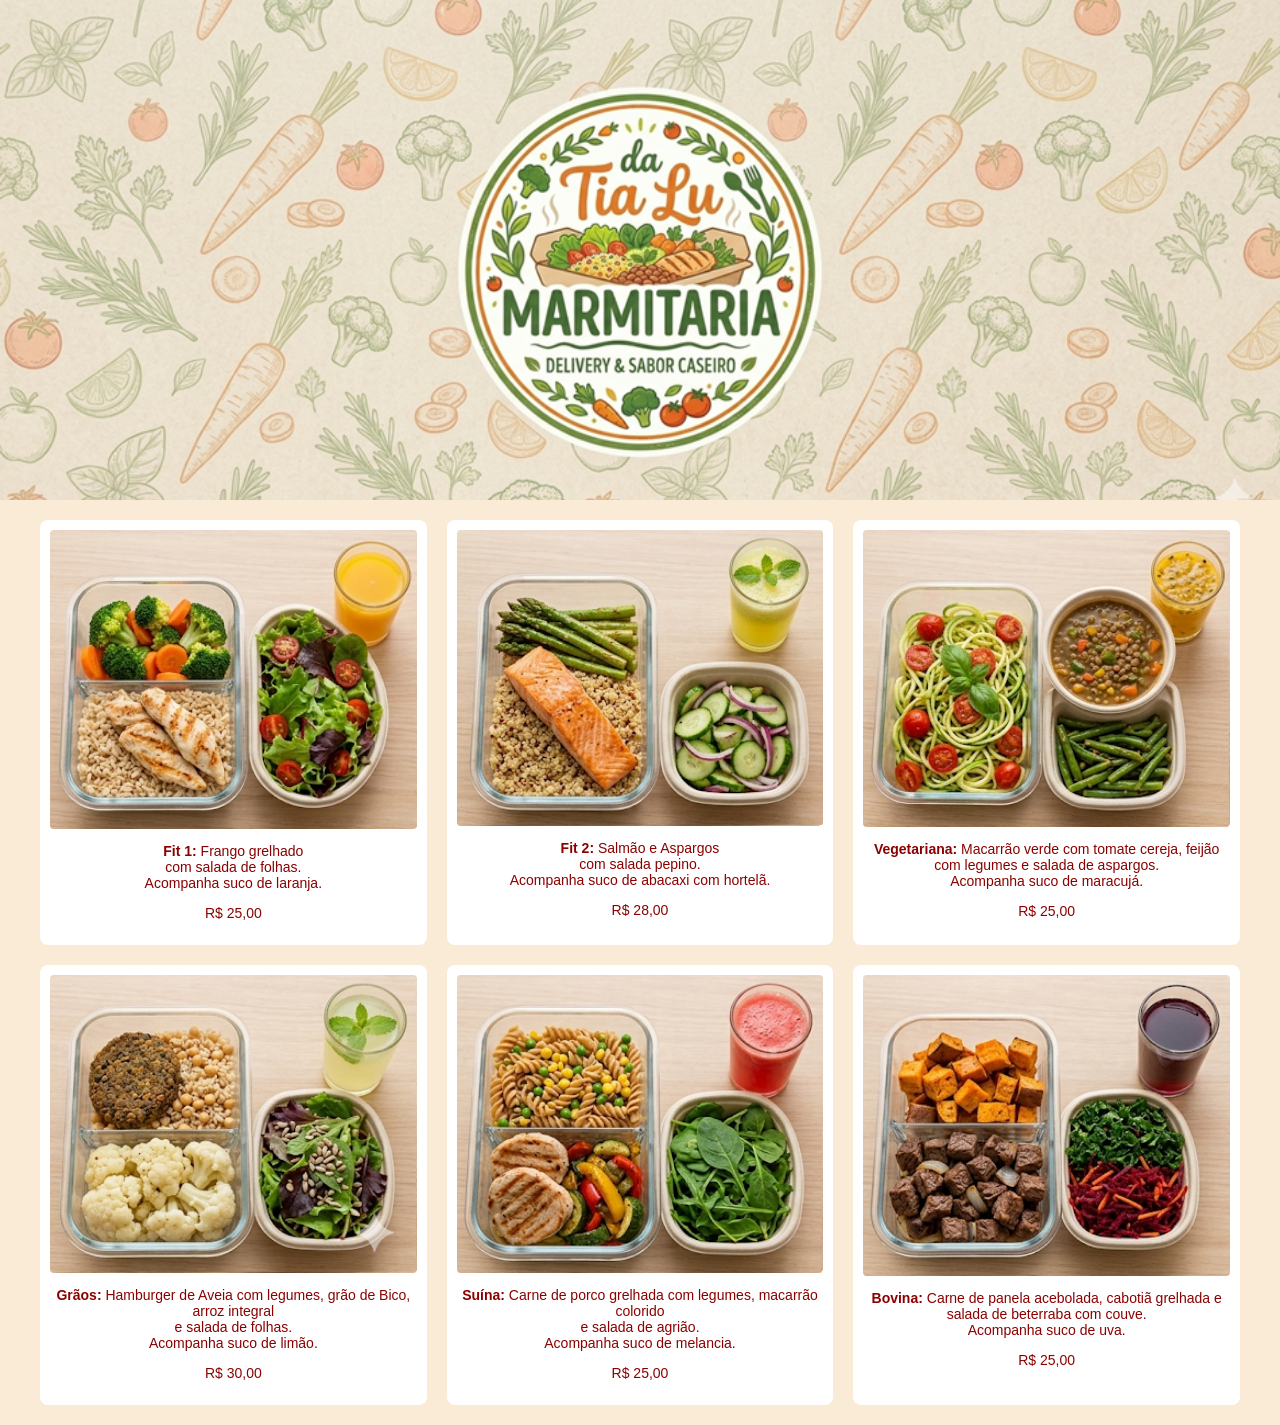
==== index.html @ 693db32b "Primeiro Commit - Só pra guardar IA ajudando nas imagens ... estamos testando e melhorando a cada se" ====
<!DOCTYPE html>
<html lang="pt-br">
<head>
    <meta charset="UTF-8">
    <meta name="viewport" content="width=device-width, initial-scale=1.0">
    <title>Marmitaria</title>
    <link rel="stylesheet" href="css/estilos.css">
</head>
<body>
    <header>
        <nav></nav>
    </header>
    <main>
        <section id="cardapio">
            <div class="card">
                <img src="imagens/item1.png" alt="A imagem mostra um recipiente                  de vidro contendo arroz integral, frango grelhado, brócolis, cenoura, 
                 e ao lado, outro recipiente contendo salada de        folhas com tomate cereja, acompanha um copo de 
                suco de laranja">
                <p><strong>Fit 1:</strong>
                    Frango grelhado <br>com salada de folhas.<br>
                Acompanha suco de laranja.</p>
                <p>R$ 25,00</p>
            </div>
            <div class="card">
                <img src="imagens/item2.png" alt="A imagem mostra um recipiente                  de vidro contendo arroz integral, frango grelhado, brócolis, cenoura, 
                 e ao lado, outro recipiente contendo salada de        folhas com tomate cereja, acompanha um copo de 
                suco de laranja">
                <p><strong>Fit 2:</strong>
                    Salmão e Aspargos <br>com salada pepino.<br>
                Acompanha suco de abacaxi com hortelã.</p>
                <p>R$ 28,00</p>
            </div>
            <div class="card">
                <img src="imagens/item3.png" alt="A imagem mostra um recipiente                  de vidro contendo arroz integral, frango grelhado, brócolis, cenoura, 
                 e ao lado, outro recipiente contendo salada de        folhas com tomate cereja, acompanha um copo de 
                suco de laranja">
                <p><strong>Vegetariana:</strong>
                    Macarrão verde com tomate cereja, feijão com legumes e salada de aspargos.
                <br>Acompanha suco de maracujá.</p>
                <p>R$ 25,00</p>
            </div>
            <div class="card">
                <img src="imagens/item4.png" alt="A imagem mostra um recipiente                  de vidro contendo arroz integral, frango grelhado, brócolis, cenoura, 
                 e ao lado, outro recipiente contendo salada de        folhas com tomate cereja, acompanha um copo de 
                suco de laranja">
                <p><strong>Grãos:</strong>
                    Hamburger de Aveia com legumes, grão de Bico,
                    arroz integral  <br>e salada de folhas.<br>
                Acompanha suco de limão.</p>
                <p>R$ 30,00</p>
            </div>
            <div class="card">
                <img src="imagens/item5.png" alt="A imagem mostra um recipiente                  de vidro contendo arroz integral, frango grelhado, brócolis, cenoura, 
                 e ao lado, outro recipiente contendo salada de        folhas com tomate cereja, acompanha um copo de 
                suco de laranja">
                <p><strong>Suína:</strong>
                    Carne de porco grelhada com legumes, macarrão colorido
                     <br>e salada de agrião.<br>
                Acompanha suco de melancia.</p>
                <p>R$ 25,00</p>
            </div>
            <div class="card">
                <img src="imagens/item6.png" alt="A imagem mostra um recipiente                  de vidro contendo arroz integral, frango grelhado, brócolis, cenoura, 
                 e ao lado, outro recipiente contendo salada de        folhas com tomate cereja, acompanha um copo de 
                suco de laranja">
                <p><strong>Bovina:</strong>
                    Carne de panela acebolada,
                    cabotiã grelhada e salada de beterraba com couve.<br>
                Acompanha suco de uva.</p>
                <p>R$ 25,00</p>
            </div>
        </section>
        <section id="delivery">

        </section>
    </main>
    <footer>
    </footer>
</body>
</html>
---- css/estilos.css ----
body{
    margin: 0;
    padding: 0;
    background-color: antiquewhite;
    color: darkred;
    font-family: Arial, Helvetica, sans-serif;
    font-size: 14px;
}
header {
    width: 100%;
    height: 500px;
    background-image: url("../imagens/banner_topo2.png");
    background-repeat: no-repeat;
    background-position: top center; 
    background-size: 100% auto;
    background-attachment: fixed; 
}
#cardapio {
    display: grid;
    /* Cria 3 colunas com tamanhos iguais */
    grid-template-columns: repeat(3, 1fr); 
    /* Espaçamento entre os itens */
    gap: 20px; 
    padding: 20px;
    max-width: 1200px;
    margin: 0 auto; /* Centraliza o conteúdo do main */
}

.card {
    text-align: center;
    background: white; /* Opcional: para destacar do fundo antiquewhite */
    padding: 10px;
    border-radius: 8px;
}

.card img {
    width: 100%; /* Faz a imagem ocupar toda a largura da div do grid */
    height: auto;
    display: block;
    border-radius: 4px;
}
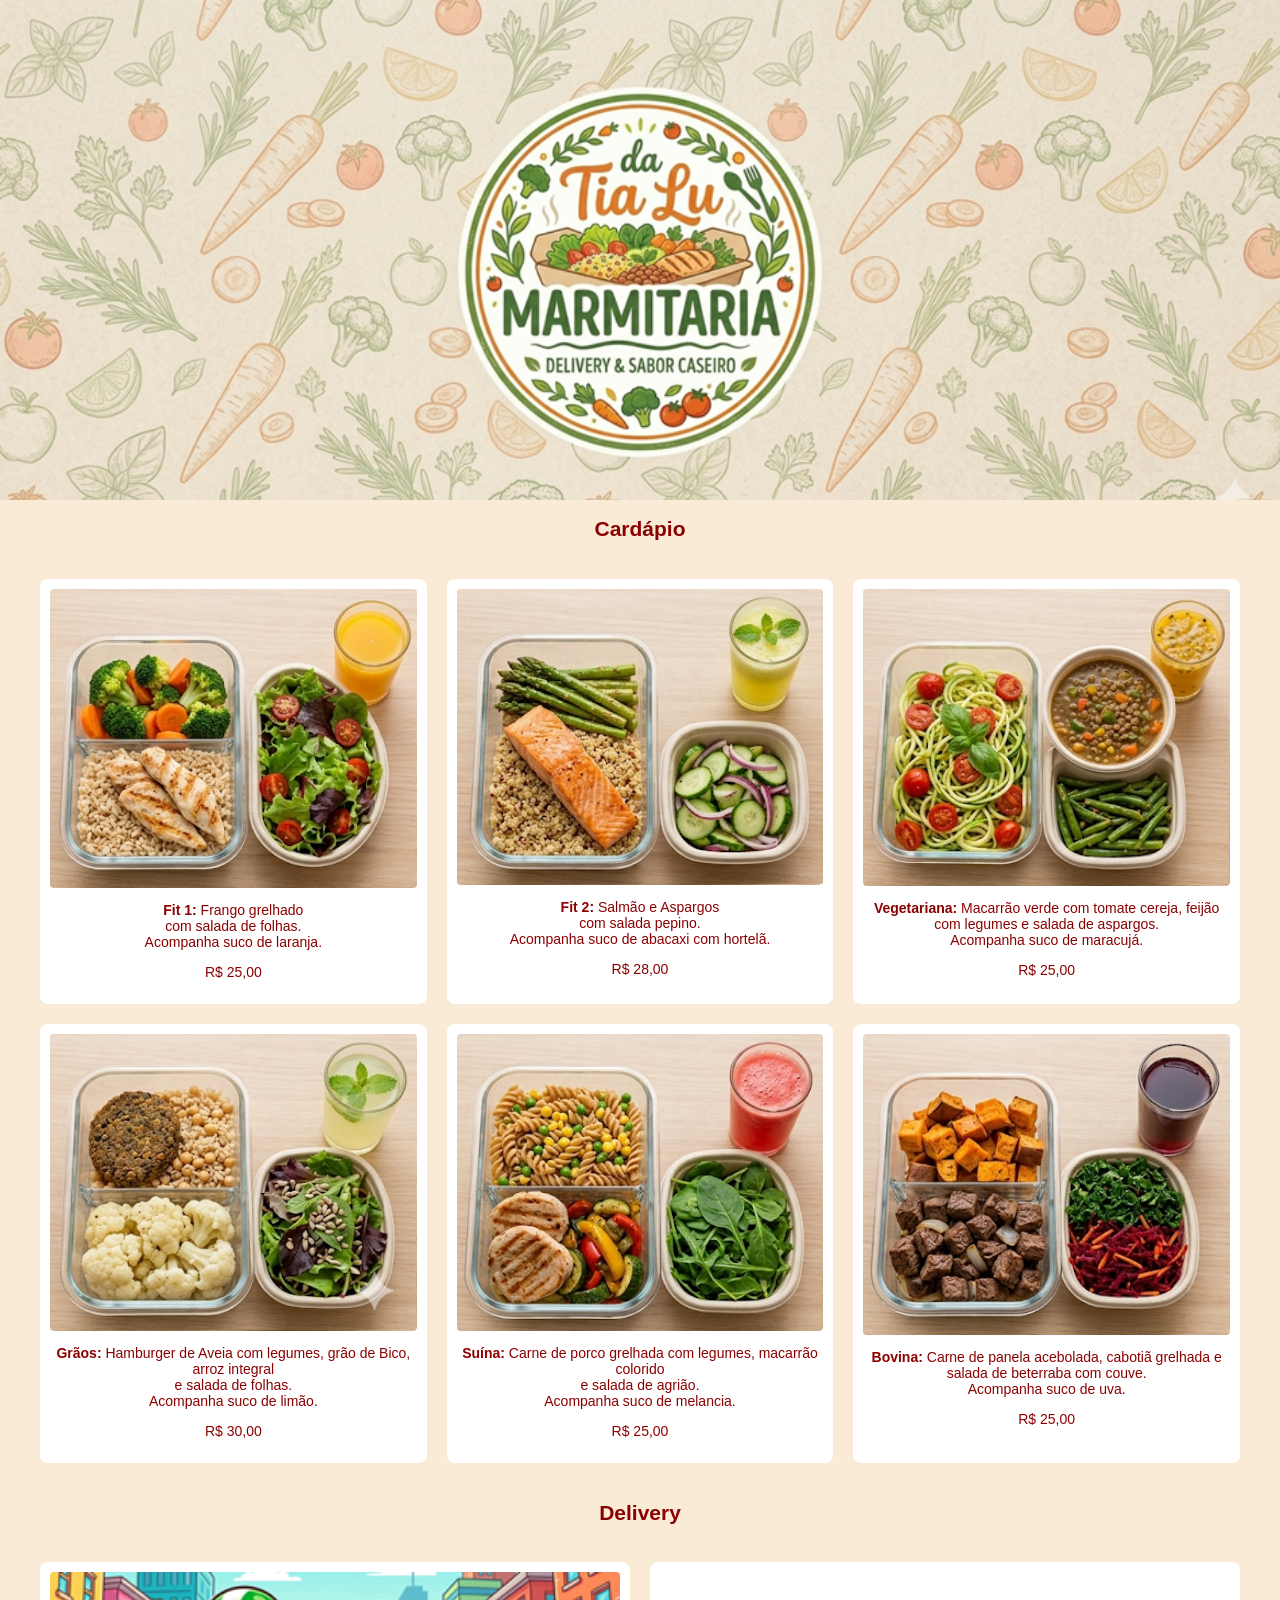
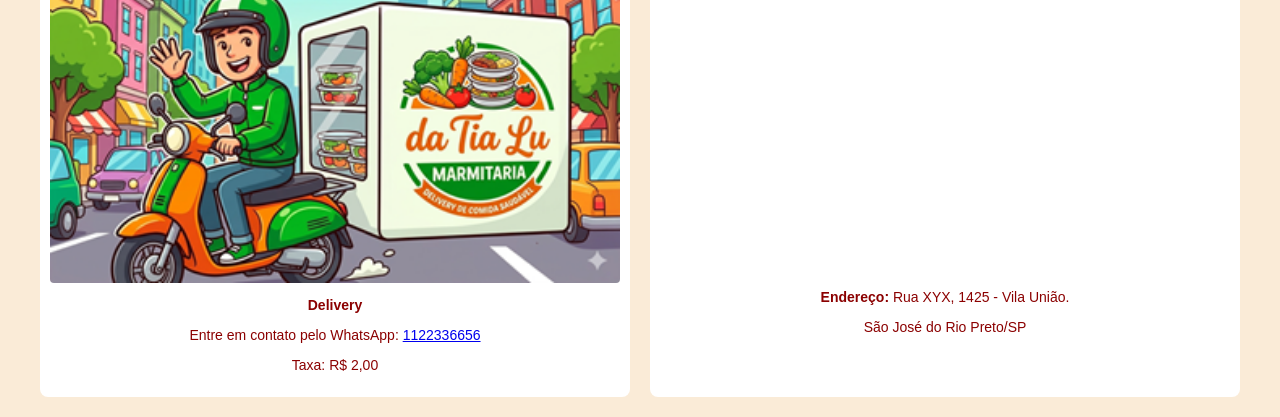
==== commit d05c6f71: "Atualização do Delivery" ====
--- a/index.html
+++ b/index.html
@@ -11,6 +11,7 @@
         <nav></nav>
     </header>
     <main>
+        <h2>Cardápio</h2>
         <section id="cardapio">
             <div class="card">
                 <img src="imagens/item1.png" alt="A imagem mostra um recipiente                  de vidro contendo arroz integral, frango grelhado, brócolis, cenoura, 
@@ -31,18 +32,16 @@
                 <p>R$ 28,00</p>
             </div>
             <div class="card">
-                <img src="imagens/item3.png" alt="A imagem mostra um recipiente                  de vidro contendo arroz integral, frango grelhado, brócolis, cenoura, 
-                 e ao lado, outro recipiente contendo salada de        folhas com tomate cereja, acompanha um copo de 
-                suco de laranja">
+                <img src="imagens/item3.png" alt="A imagem mostra um recipiente com Macarrão verde com tomate cereja, feijão com legumes e outro recipiente com salada de aspargos.
+                Acompanha suco de maracujá.">
                 <p><strong>Vegetariana:</strong>
                     Macarrão verde com tomate cereja, feijão com legumes e salada de aspargos.
                 <br>Acompanha suco de maracujá.</p>
                 <p>R$ 25,00</p>
             </div>
             <div class="card">
-                <img src="imagens/item4.png" alt="A imagem mostra um recipiente                  de vidro contendo arroz integral, frango grelhado, brócolis, cenoura, 
-                 e ao lado, outro recipiente contendo salada de        folhas com tomate cereja, acompanha um copo de 
-                suco de laranja">
+                <img src="imagens/item4.png" alt="A imagem mostra um recipiente com Hamburger de Aveia com legumes, grão de Bico,
+                    arroz integral e outro recipiente com salada de folhas. Acompanha suco de limão.">
                 <p><strong>Grãos:</strong>
                     Hamburger de Aveia com legumes, grão de Bico,
                     arroz integral  <br>e salada de folhas.<br>
@@ -50,9 +49,8 @@
                 <p>R$ 30,00</p>
             </div>
             <div class="card">
-                <img src="imagens/item5.png" alt="A imagem mostra um recipiente                  de vidro contendo arroz integral, frango grelhado, brócolis, cenoura, 
-                 e ao lado, outro recipiente contendo salada de        folhas com tomate cereja, acompanha um copo de 
-                suco de laranja">
+                <img src="imagens/item5.png" alt="A imagem mostra um recipiente com carne de porco grelhada com legumes, macarrão colorido
+                    e outro recipiente com salada de agrião. Acompanha suco de melancia.">
                 <p><strong>Suína:</strong>
                     Carne de porco grelhada com legumes, macarrão colorido
                      <br>e salada de agrião.<br>
@@ -70,8 +68,23 @@
                 <p>R$ 25,00</p>
             </div>
         </section>
+        <h2>Delivery</h2>
         <section id="delivery">
-
+            <div class="card">
+                <img src="imagens/entregas2.png" alt="Rapaz de moto com uma caixa de entrega de marmitas">
+                <p><strong>Delivery</strong></p>
+                <p>Entre em contato pelo WhatsApp:
+                    <a href="https://wa.me?551799922333?text=Quero fazer meu pedido" target="_blank">
+                    1122336656
+                    </a></p>
+                <p>Taxa: R$ 2,00</p>
+            </div>
+            <div class="card">
+                <iframe src="https://www.google.com/maps/embed?pb=!1m18!1m12!1m3!1d119365.6252466633!2d-49.547942856640645!3d-20.784174999999998!2m3!1f0!2f0!3f0!3m2!1i1024!2i768!4f13.1!3m3!1m2!1s0x94bdad0032a6477f%3A0x87ff3769492894d4!2sMarmitaria%20Tia%20Lu!5e0!3m2!1spt-BR!2sbr!4v1773708933504!5m2!1spt-BR!2sbr" width="400" height="300" style="border:0;" allowfullscreen="" loading="lazy" referrerpolicy="no-referrer-when-downgrade"></iframe>
+                <p><strong>Endereço:</strong>
+                    Rua XYX, 1425 - Vila União.</p>
+                <p>São José do Rio Preto/SP</p>
+            </div>
         </section>
     </main>
     <footer>
--- a/css/estilos.css
+++ b/css/estilos.css
@@ -5,6 +5,10 @@
     color: darkred;
     font-family: Arial, Helvetica, sans-serif;
     font-size: 14px;
+}
+h2 {
+    text-align: center;
+    font-family: Verdana, Geneva, Tahoma, sans-serif;
 }
 header {
     width: 100%;
@@ -25,7 +29,16 @@
     max-width: 1200px;
     margin: 0 auto; /* Centraliza o conteúdo do main */
 }
-
+#delivery {
+    display: grid;
+    /* Cria 3 colunas com tamanhos iguais */
+    grid-template-columns: repeat(2, 1fr); 
+    /* Espaçamento entre os itens */
+    gap: 20px; 
+    padding: 20px;
+    max-width: 1200px;
+    margin: 0 auto; /* Centraliza o conteúdo do main */
+}
 .card {
     text-align: center;
     background: white; /* Opcional: para destacar do fundo antiquewhite */
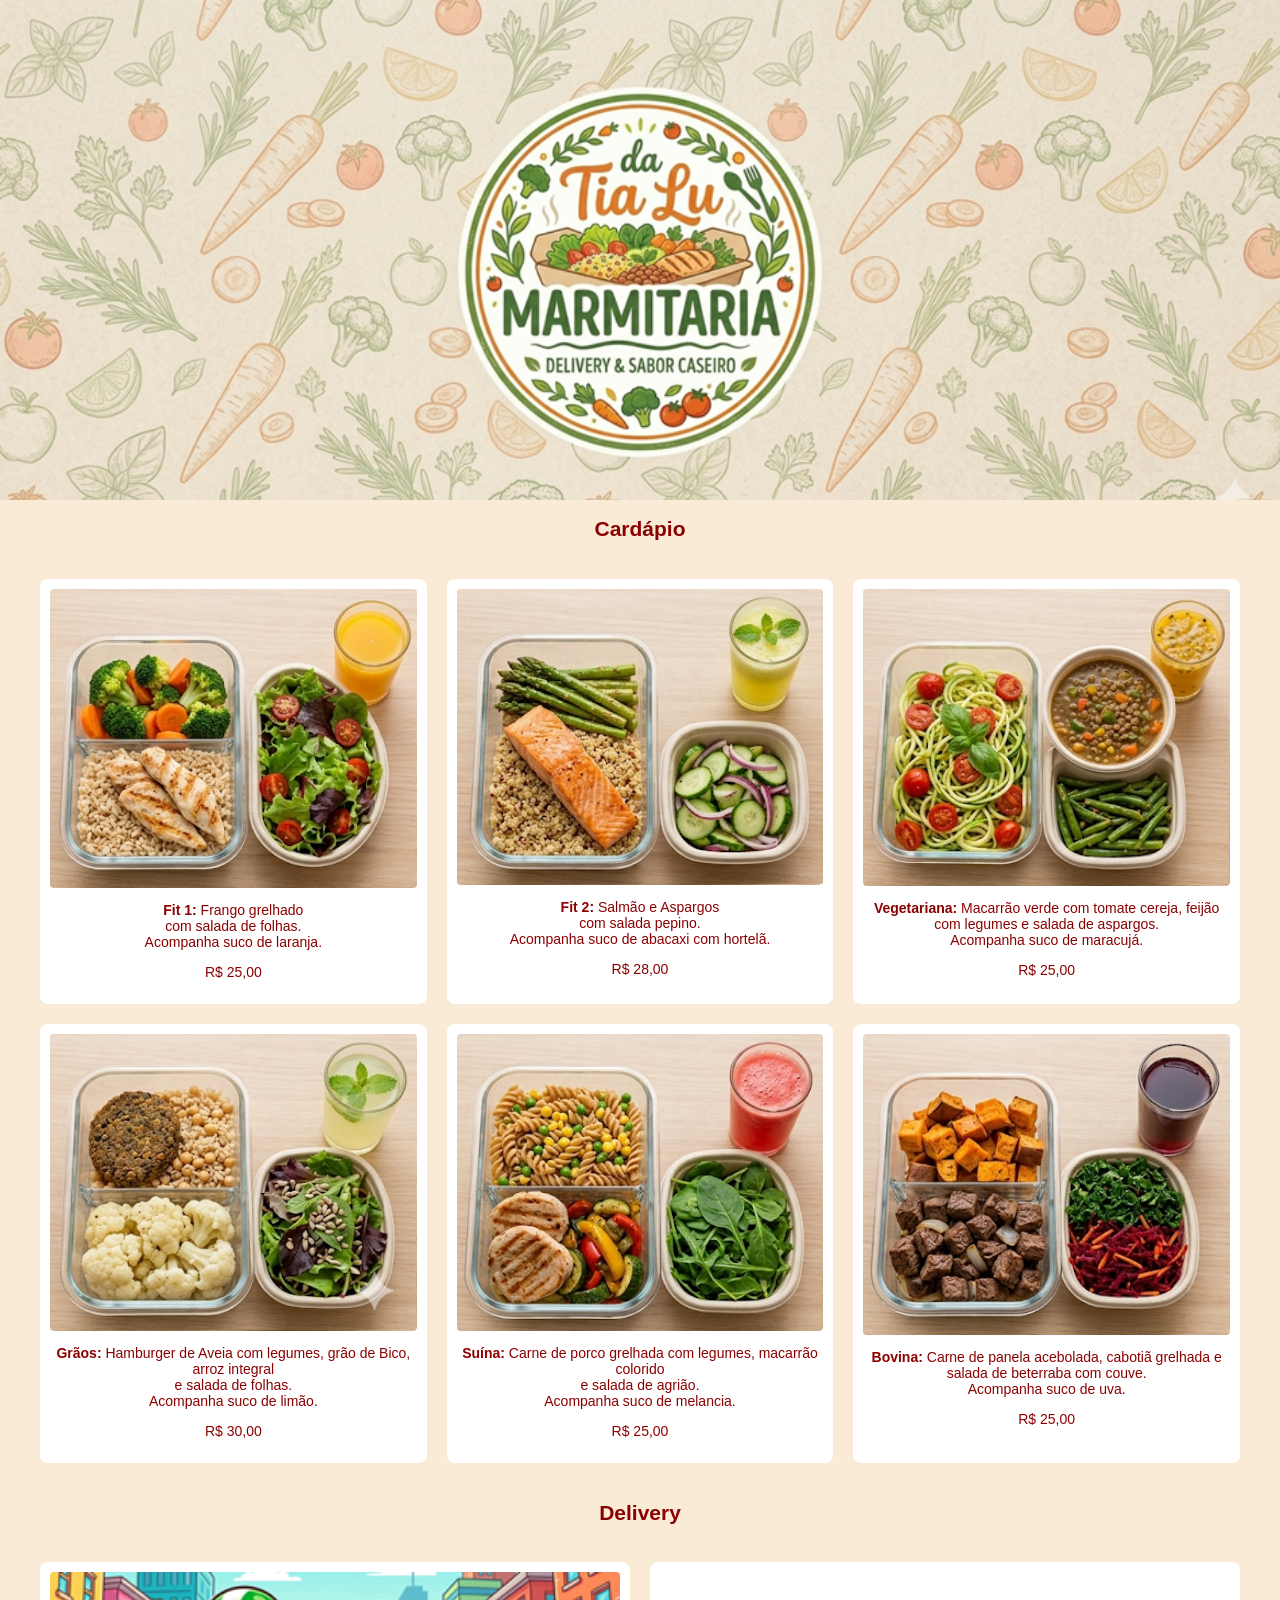
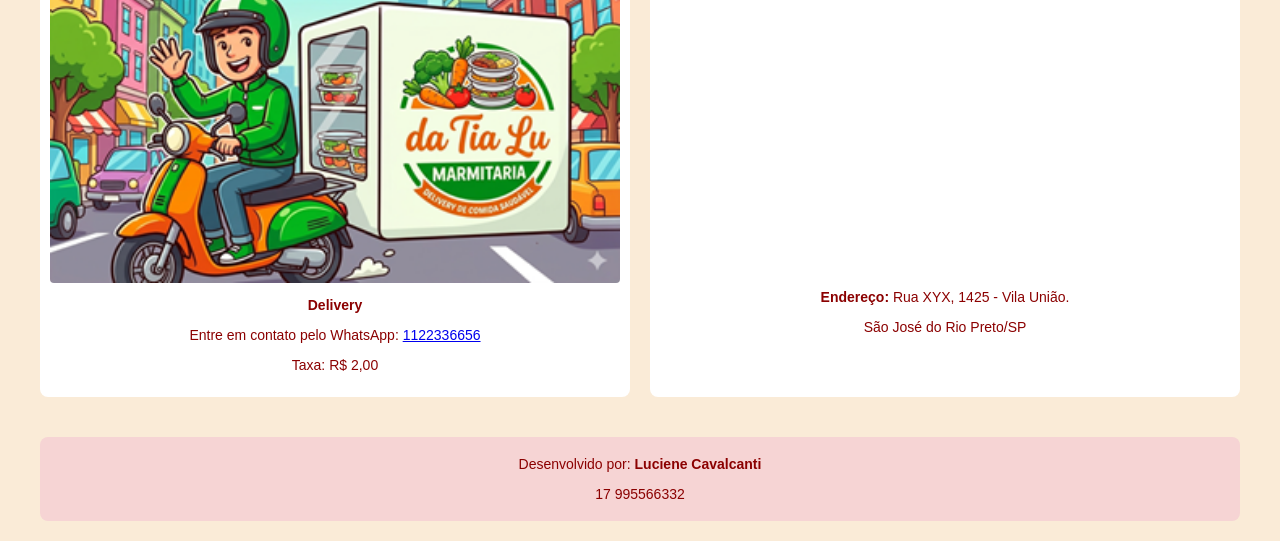
==== commit 3d64848c: "JS para testar" ====
--- a/index.html
+++ b/index.html
@@ -74,7 +74,8 @@
                 <img src="imagens/entregas2.png" alt="Rapaz de moto com uma caixa de entrega de marmitas">
                 <p><strong>Delivery</strong></p>
                 <p>Entre em contato pelo WhatsApp:
-                    <a href="https://wa.me?551799922333?text=Quero fazer meu pedido" target="_blank">
+                    <a href="https://wa.me?551799922333?text=Quero fazer meu pedido" 
+                    target="_blank">
                     1122336656
                     </a></p>
                 <p>Taxa: R$ 2,00</p>
@@ -87,7 +88,11 @@
             </div>
         </section>
     </main>
-    <footer>
+    <footer id="designer">
+        <div class="card_desenvolvedor">
+            <p>Desenvolvido por: <strong>Luciene Cavalcanti</strong></p>
+            <p>17 995566332</p>
+        </div>
     </footer>
 </body>
 </html>
--- a/css/estilos.css
+++ b/css/estilos.css
@@ -31,7 +31,7 @@
 }
 #delivery {
     display: grid;
-    /* Cria 3 colunas com tamanhos iguais */
+    /* Cria 2 colunas com tamanhos iguais */
     grid-template-columns: repeat(2, 1fr); 
     /* Espaçamento entre os itens */
     gap: 20px; 
@@ -39,6 +39,25 @@
     max-width: 1200px;
     margin: 0 auto; /* Centraliza o conteúdo do main */
 }
+#designer {
+    display: grid;
+    /* Cria 2 colunas com tamanhos iguais */
+    grid-template-columns: repeat(1, 1fr); 
+    /* Espaçamento entre os itens */
+    gap: 20px; 
+    padding: 20px;
+    max-width: 1200px;
+    margin: 0 auto; /* Centraliza o conteúdo do main */
+}
+.card_desenvolvedor {
+    text-align: center;
+    background: rgb(246, 212, 212); /* Opcional: para destacar do fundo antiquewhite */
+    box-shadow:blueviolet 2px;
+    padding: 5px;
+    border-radius: 8px;
+    font-family: 'Lucida Sans', 'Lucida Sans Regular', 'Lucida Grande', 'Lucida Sans Unicode', Geneva, Verdana, sans-serif;
+}
+
 .card {
     text-align: center;
     background: white; /* Opcional: para destacar do fundo antiquewhite */
